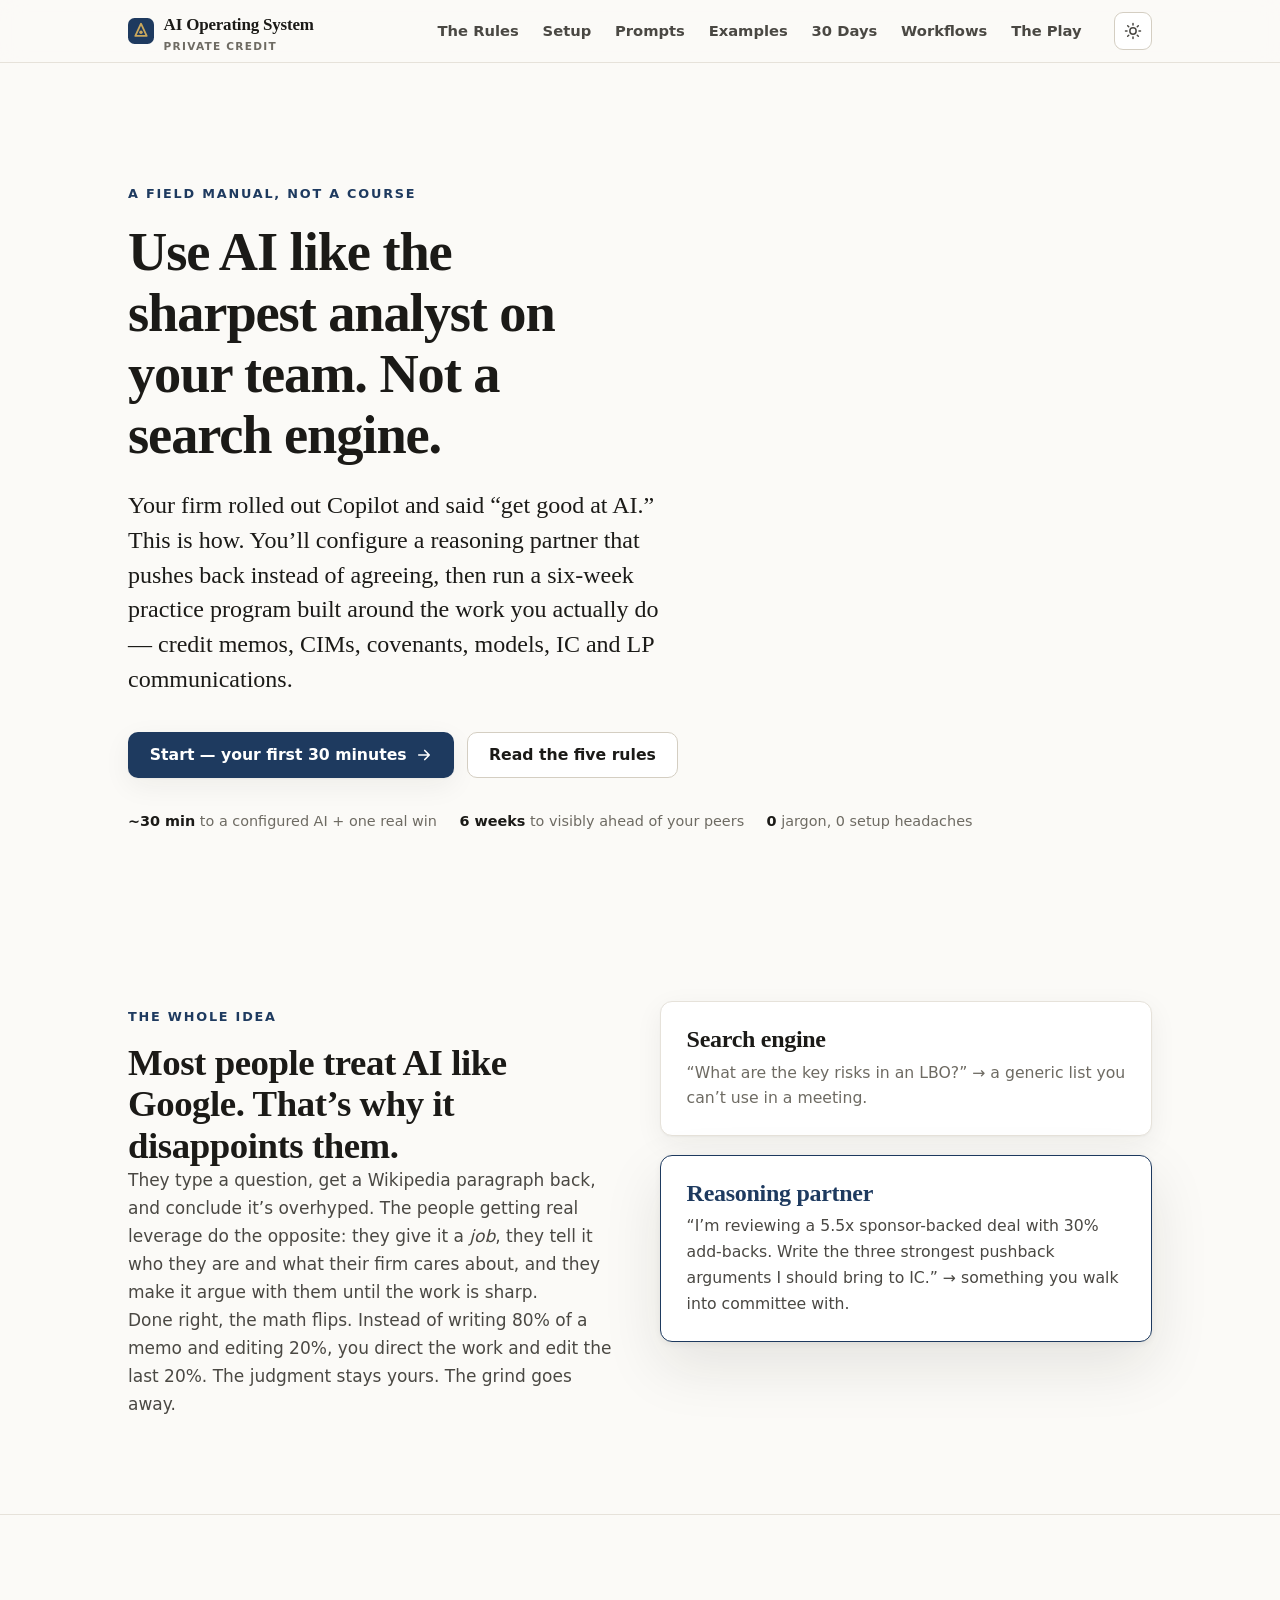
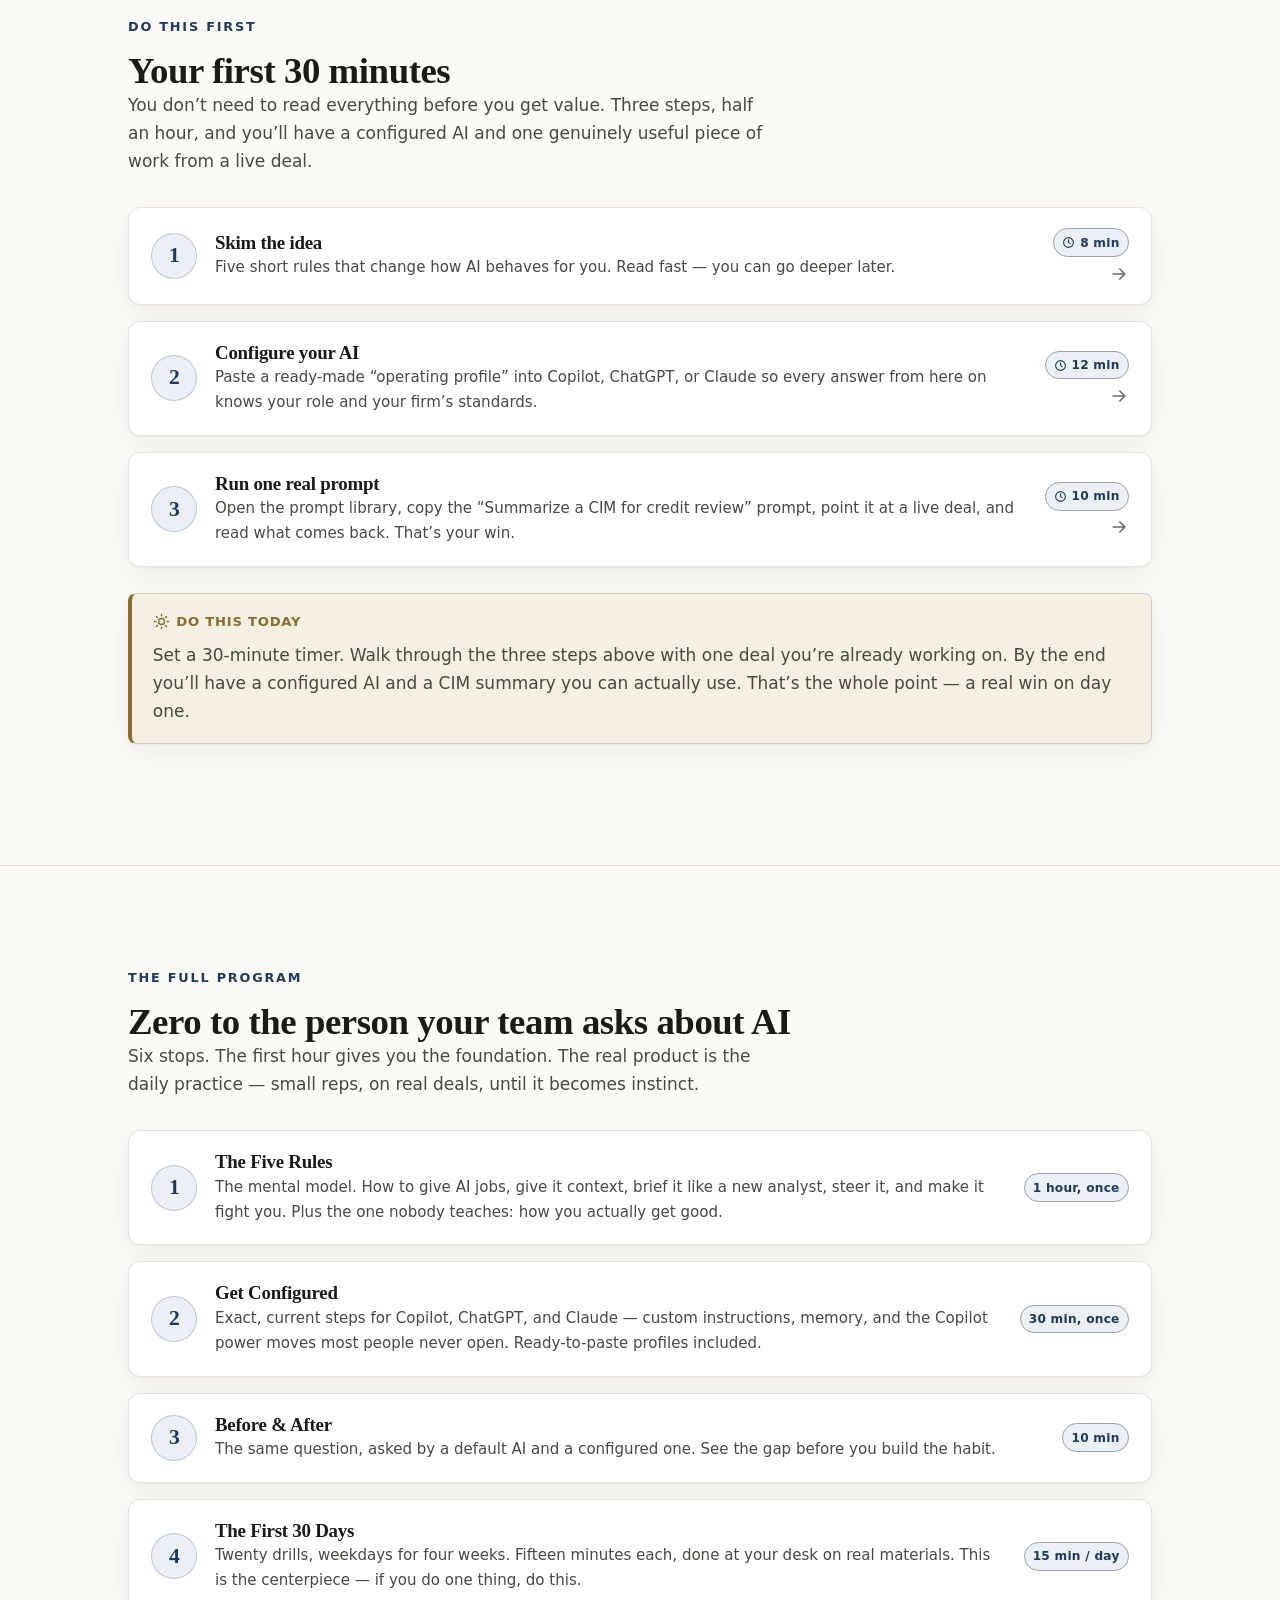
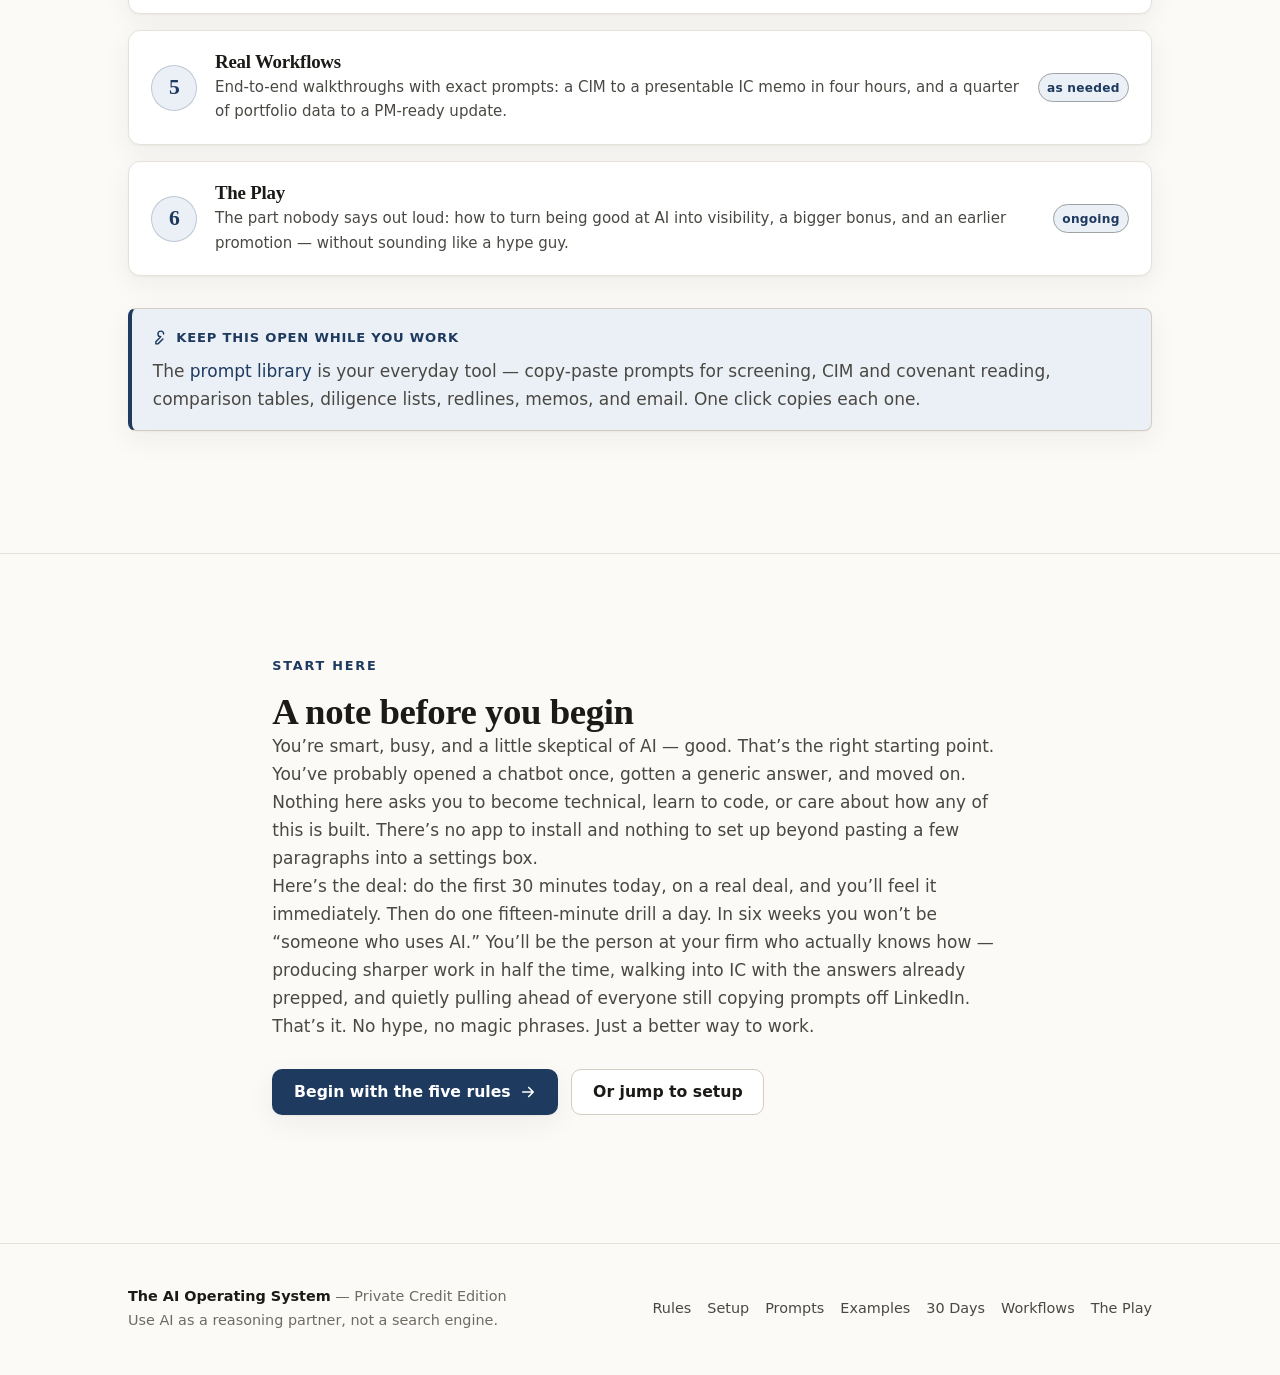
==== docs/index.html @ c94b438b "Add core site pages: start, rules, setup, prompts - index.html: landing + 30-minute first-win path +" ====
<!doctype html>
<html lang="en" data-theme="light">
<head>
<meta charset="utf-8">
<meta name="viewport" content="width=device-width, initial-scale=1">
<title>The AI Operating System — Private Credit Edition</title>
<meta name="description" content="A field manual for using AI as a reasoning partner in private credit. Get configured in 30 minutes, then run a six-week practice program built around real deal work — credit memos, CIMs, covenants, IC and LP communications.">
<meta name="color-scheme" content="light dark">
<meta property="og:title" content="The AI Operating System — Private Credit Edition">
<meta property="og:description" content="Use AI like the sharpest analyst on your team, not a search engine. Configure your tools, run the 30-day program, ship real work faster.">
<meta property="og:type" content="website">
<link rel="icon" href="data:image/svg+xml,%3Csvg%20xmlns='http://www.w3.org/2000/svg'%20viewBox='0%200%2032%2032'%3E%3Crect%20width='32'%20height='32'%20rx='8'%20fill='%231E3A5F'/%3E%3Cpath%20d='M16%207%2023%2022%209%2022Z'%20fill='none'%20stroke='%23CBA85C'%20stroke-width='2.2'%20stroke-linejoin='round'/%3E%3Ccircle%20cx='16'%20cy='17.6'%20r='2.1'%20fill='%23CBA85C'/%3E%3C/svg%3E">
<link rel="stylesheet" href="assets/app.css">
<script>(function(){try{var t=localStorage.getItem('aios-theme');if(!t){t=matchMedia('(prefers-color-scheme: dark)').matches?'dark':'light';}document.documentElement.setAttribute('data-theme',t);}catch(e){}})();</script>
</head>
<body>
<div class="progressbar"></div>

<header class="nav">
  <div class="shell nav-inner">
    <a class="brand" href="index.html">
      <svg class="mark" viewBox="0 0 32 32" aria-hidden="true"><rect width="32" height="32" rx="8" fill="#1E3A5F"/><path d="M16 7 23 22 9 22Z" fill="none" stroke="#CBA85C" stroke-width="2.2" stroke-linejoin="round"/><circle cx="16" cy="17.6" r="2.1" fill="#CBA85C"/></svg>
      <span>AI Operating System<small>Private Credit</small></span>
    </a>
    <nav class="nav-links" id="nav-links" aria-label="Primary">
      <a href="rules.html">The Rules</a>
      <a href="setup.html">Setup</a>
      <a href="prompts.html">Prompts</a>
      <a href="examples.html">Examples</a>
      <a href="drills.html">30 Days</a>
      <a href="workflows.html">Workflows</a>
      <a href="play.html">The Play</a>
    </nav>
    <div class="nav-tools">
      <button class="icon-btn theme-toggle" aria-label="Toggle dark mode" title="Toggle light / dark">
        <svg class="sun" viewBox="0 0 24 24" fill="none" stroke="currentColor" stroke-width="2" stroke-linecap="round"><circle cx="12" cy="12" r="4.2"/><path d="M12 2v2M12 20v2M2 12h2M20 12h2M4.9 4.9l1.4 1.4M17.7 17.7l1.4 1.4M19.1 4.9l-1.4 1.4M6.3 17.7l-1.4 1.4"/></svg>
        <svg class="moon" viewBox="0 0 24 24" fill="currentColor"><path d="M20 14.5A8.5 8.5 0 0 1 9.5 4 7 7 0 1 0 20 14.5z"/></svg>
      </button>
      <button class="icon-btn nav-burger" aria-label="Open menu" aria-controls="nav-links">
        <svg viewBox="0 0 24 24" fill="none" stroke="currentColor" stroke-width="2" stroke-linecap="round"><path d="M3 6h18M3 12h18M3 18h18"/></svg>
      </button>
    </div>
  </div>
</header>

<main>
  <!-- HERO -->
  <section class="hero">
    <div class="shell">
      <span class="eyebrow">A field manual, not a course</span>
      <h1>Use AI like the sharpest analyst on your team. Not a search engine.</h1>
      <p class="lead">Your firm rolled out Copilot and said “get good at AI.” This is how. You’ll configure a reasoning partner that pushes back instead of agreeing, then run a six-week practice program built around the work you actually do — credit memos, CIMs, covenants, models, IC and LP communications.</p>
      <div class="btn-row">
        <a class="btn btn-primary" href="#quickstart">Start — your first 30 minutes
          <svg viewBox="0 0 24 24" fill="none" stroke="currentColor" stroke-width="2.2" stroke-linecap="round" stroke-linejoin="round"><path d="M5 12h14M13 6l6 6-6 6"/></svg>
        </a>
        <a class="btn btn-ghost" href="rules.html">Read the five rules</a>
      </div>
      <div class="hero-meta">
        <span><b>~30 min</b> to a configured AI + one real win</span>
        <span><b>6 weeks</b> to visibly ahead of your peers</span>
        <span><b>0</b> jargon, 0 setup headaches</span>
      </div>
    </div>
  </section>

  <!-- THESIS -->
  <section class="section">
    <div class="shell">
      <div class="grid grid-2" style="gap:2.5rem; align-items:start">
        <div class="prose">
          <span class="eyebrow">The whole idea</span>
          <h2 style="margin-top:.8rem">Most people treat AI like Google. That’s why it disappoints them.</h2>
          <p>They type a question, get a Wikipedia paragraph back, and conclude it’s overhyped. The people getting real leverage do the opposite: they give it a <em>job</em>, they tell it who they are and what their firm cares about, and they make it argue with them until the work is sharp.</p>
          <p>Done right, the math flips. Instead of writing 80% of a memo and editing 20%, you direct the work and edit the last 20%. The judgment stays yours. The grind goes away.</p>
        </div>
        <div class="stack">
          <div class="card">
            <h3>Search engine</h3>
            <p class="muted">“What are the key risks in an LBO?” → a generic list you can’t use in a meeting.</p>
          </div>
          <div class="card" style="border-color:var(--accent); box-shadow:var(--shadow-lg)">
            <h3 style="color:var(--accent)">Reasoning partner</h3>
            <p>“I’m reviewing a 5.5x sponsor-backed deal with 30% add-backs. Write the three strongest pushback arguments I should bring to IC.” → something you walk into committee with.</p>
          </div>
        </div>
      </div>
    </div>
  </section>

  <!-- QUICKSTART -->
  <section class="section" id="quickstart">
    <div class="shell">
      <div class="section-head">
        <span class="eyebrow">Do this first</span>
        <h2>Your first 30 minutes</h2>
        <p>You don’t need to read everything before you get value. Three steps, half an hour, and you’ll have a configured AI and one genuinely useful piece of work from a live deal.</p>
      </div>

      <div class="journey">
        <a class="step" href="rules.html">
          <span class="step-num">1</span>
          <span class="step-body">
            <h3>Skim the idea</h3>
            <p>Five short rules that change how AI behaves for you. Read fast — you can go deeper later.</p>
          </span>
          <span class="step-meta">
            <span class="pill time"><svg viewBox="0 0 24 24" fill="none" stroke="currentColor" stroke-width="2"><circle cx="12" cy="12" r="9"/><path d="M12 7v5l3 2" stroke-linecap="round"/></svg>8 min</span>
            <svg class="step-arrow" width="20" height="20" viewBox="0 0 24 24" fill="none" stroke="currentColor" stroke-width="2" stroke-linecap="round" stroke-linejoin="round"><path d="M5 12h14M13 6l6 6-6 6"/></svg>
          </span>
        </a>

        <a class="step" href="setup.html">
          <span class="step-num">2</span>
          <span class="step-body">
            <h3>Configure your AI</h3>
            <p>Paste a ready-made “operating profile” into Copilot, ChatGPT, or Claude so every answer from here on knows your role and your firm’s standards.</p>
          </span>
          <span class="step-meta">
            <span class="pill time"><svg viewBox="0 0 24 24" fill="none" stroke="currentColor" stroke-width="2"><circle cx="12" cy="12" r="9"/><path d="M12 7v5l3 2" stroke-linecap="round"/></svg>12 min</span>
            <svg class="step-arrow" width="20" height="20" viewBox="0 0 24 24" fill="none" stroke="currentColor" stroke-width="2" stroke-linecap="round" stroke-linejoin="round"><path d="M5 12h14M13 6l6 6-6 6"/></svg>
          </span>
        </a>

        <a class="step" href="prompts.html">
          <span class="step-num">3</span>
          <span class="step-body">
            <h3>Run one real prompt</h3>
            <p>Open the prompt library, copy the “Summarize a CIM for credit review” prompt, point it at a live deal, and read what comes back. That’s your win.</p>
          </span>
          <span class="step-meta">
            <span class="pill time"><svg viewBox="0 0 24 24" fill="none" stroke="currentColor" stroke-width="2"><circle cx="12" cy="12" r="9"/><path d="M12 7v5l3 2" stroke-linecap="round"/></svg>10 min</span>
            <svg class="step-arrow" width="20" height="20" viewBox="0 0 24 24" fill="none" stroke="currentColor" stroke-width="2" stroke-linecap="round" stroke-linejoin="round"><path d="M5 12h14M13 6l6 6-6 6"/></svg>
          </span>
        </a>
      </div>

      <div class="callout today">
        <div class="callout-h"><svg viewBox="0 0 24 24" fill="none" stroke="currentColor" stroke-width="2" stroke-linecap="round"><circle cx="12" cy="12" r="4.2"/><path d="M12 2v2M12 20v2M2 12h2M20 12h2M4.9 4.9l1.4 1.4M17.7 17.7l1.4 1.4M19.1 4.9l-1.4 1.4M6.3 17.7l-1.4 1.4"/></svg>Do this today</div>
        <p>Set a 30-minute timer. Walk through the three steps above with one deal you’re already working on. By the end you’ll have a configured AI and a CIM summary you can actually use. That’s the whole point — a real win on day one.</p>
      </div>
    </div>
  </section>

  <!-- FULL JOURNEY -->
  <section class="section">
    <div class="shell">
      <div class="section-head">
        <span class="eyebrow">The full program</span>
        <h2>Zero to the person your team asks about AI</h2>
        <p>Six stops. The first hour gives you the foundation. The real product is the daily practice — small reps, on real deals, until it becomes instinct.</p>
      </div>

      <div class="journey">
        <a class="step" href="rules.html">
          <span class="step-num">1</span>
          <span class="step-body"><h3>The Five Rules</h3><p>The mental model. How to give AI jobs, give it context, brief it like a new analyst, steer it, and make it fight you. Plus the one nobody teaches: how you actually get good.</p></span>
          <span class="step-meta"><span class="pill time">1 hour, once</span></span>
        </a>
        <a class="step" href="setup.html">
          <span class="step-num">2</span>
          <span class="step-body"><h3>Get Configured</h3><p>Exact, current steps for Copilot, ChatGPT, and Claude — custom instructions, memory, and the Copilot power moves most people never open. Ready-to-paste profiles included.</p></span>
          <span class="step-meta"><span class="pill time">30 min, once</span></span>
        </a>
        <a class="step" href="examples.html">
          <span class="step-num">3</span>
          <span class="step-body"><h3>Before &amp; After</h3><p>The same question, asked by a default AI and a configured one. See the gap before you build the habit.</p></span>
          <span class="step-meta"><span class="pill time">10 min</span></span>
        </a>
        <a class="step" href="drills.html">
          <span class="step-num">4</span>
          <span class="step-body"><h3>The First 30 Days</h3><p>Twenty drills, weekdays for four weeks. Fifteen minutes each, done at your desk on real materials. This is the centerpiece — if you do one thing, do this.</p></span>
          <span class="step-meta"><span class="pill time">15 min / day</span></span>
        </a>
        <a class="step" href="workflows.html">
          <span class="step-num">5</span>
          <span class="step-body"><h3>Real Workflows</h3><p>End-to-end walkthroughs with exact prompts: a CIM to a presentable IC memo in four hours, and a quarter of portfolio data to a PM-ready update.</p></span>
          <span class="step-meta"><span class="pill time">as needed</span></span>
        </a>
        <a class="step" href="play.html">
          <span class="step-num">6</span>
          <span class="step-body"><h3>The Play</h3><p>The part nobody says out loud: how to turn being good at AI into visibility, a bigger bonus, and an earlier promotion — without sounding like a hype guy.</p></span>
          <span class="step-meta"><span class="pill time">ongoing</span></span>
        </a>
      </div>

      <div class="callout key" style="margin-top:2rem">
        <div class="callout-h"><svg viewBox="0 0 24 24" fill="none" stroke="currentColor" stroke-width="2" stroke-linecap="round" stroke-linejoin="round"><path d="M15 7a4 4 0 1 0-4 4M11 11l-7 7v3h3l7-7"/></svg>Keep this open while you work</div>
        <p>The <a href="prompts.html">prompt library</a> is your everyday tool — copy-paste prompts for screening, CIM and covenant reading, comparison tables, diligence lists, redlines, memos, and email. One click copies each one.</p>
      </div>
    </div>
  </section>

  <!-- START HERE NOTE -->
  <section class="section">
    <div class="shell">
      <div class="prose" style="margin-inline:auto">
        <span class="eyebrow">Start here</span>
        <h2 style="margin-top:.8rem">A note before you begin</h2>
        <p>You’re smart, busy, and a little skeptical of AI — good. That’s the right starting point. You’ve probably opened a chatbot once, gotten a generic answer, and moved on. Nothing here asks you to become technical, learn to code, or care about how any of this is built. There’s no app to install and nothing to set up beyond pasting a few paragraphs into a settings box.</p>
        <p>Here’s the deal: do the first 30 minutes today, on a real deal, and you’ll feel it immediately. Then do one fifteen-minute drill a day. In six weeks you won’t be “someone who uses AI.” You’ll be the person at your firm who actually knows how — producing sharper work in half the time, walking into IC with the answers already prepped, and quietly pulling ahead of everyone still copying prompts off LinkedIn.</p>
        <p>That’s it. No hype, no magic phrases. Just a better way to work.</p>
        <div class="btn-row" style="margin-top:1.8rem">
          <a class="btn btn-primary" href="rules.html">Begin with the five rules
            <svg viewBox="0 0 24 24" fill="none" stroke="currentColor" stroke-width="2.2" stroke-linecap="round" stroke-linejoin="round"><path d="M5 12h14M13 6l6 6-6 6"/></svg>
          </a>
          <a class="btn btn-ghost" href="setup.html">Or jump to setup</a>
        </div>
      </div>
    </div>
  </section>
</main>

<footer class="footer">
  <div class="shell footer-inner">
    <div>
      <strong style="color:var(--ink)">The AI Operating System</strong> — Private Credit Edition<br>
      <span class="muted">Use AI as a reasoning partner, not a search engine.</span>
    </div>
    <nav class="footer-links" aria-label="Footer">
      <a href="rules.html">Rules</a>
      <a href="setup.html">Setup</a>
      <a href="prompts.html">Prompts</a>
      <a href="examples.html">Examples</a>
      <a href="drills.html">30 Days</a>
      <a href="workflows.html">Workflows</a>
      <a href="play.html">The Play</a>
    </nav>
  </div>
</footer>

<script src="assets/app.js"></script>
</body>
</html>
---- docs/assets/app.css ----
/* =========================================================================
   The AI Operating System — Private Credit Edition
   Design system. One stylesheet, no dependencies, fully offline-safe.
   Editorial finance aesthetic: serif display, hairline rules, real whitespace.
   ========================================================================= */

/* ---- Tokens: light (default) ---- */
:root {
  --paper:        #FBFAF7;
  --paper-raised: #FFFFFF;
  --paper-sunk:   #F3F1EB;
  --ink:          #1B1A17;
  --ink-soft:     #4A4843;
  --ink-faint:    #6E6B63;
  --rule:         #E6E2DA;
  --rule-strong:  #D4CEC2;
  --accent:       #1E3A5F;
  --accent-strong:#152E4D;
  --accent-tint:  #EAF0F6;
  --gold:         #8A6D2C;
  --gold-tint:    #F6F0E2;
  --good:         #2C6B4F;
  --good-tint:    #E8F1EC;
  --warn:         #8E4F22;
  --warn-tint:    #F7ECE1;
  --shadow:       0 1px 2px rgba(27,26,23,.04), 0 8px 28px rgba(27,26,23,.06);
  --shadow-lg:    0 2px 6px rgba(27,26,23,.06), 0 24px 60px rgba(27,26,23,.10);

  --font-display: "Iowan Old Style","Palatino Linotype","Book Antiqua",Palatino,Georgia,Cambria,"Times New Roman",serif;
  --font-sans:    system-ui,-apple-system,"Segoe UI",Roboto,Helvetica,Arial,"Apple Color Emoji","Segoe UI Emoji",sans-serif;
  --font-mono:    ui-monospace,"SF Mono",SFMono-Regular,Menlo,Consolas,"Liberation Mono",monospace;

  --measure: 68ch;
  --radius: 12px;
  --radius-sm: 8px;
  --shell: 1120px;
}

/* ---- Tokens: dark ---- */
:root[data-theme="dark"] {
  --paper:        #141417;
  --paper-raised: #1C1C20;
  --paper-sunk:   #101013;
  --ink:          #ECEAE3;
  --ink-soft:     #BAB7AE;
  --ink-faint:    #8C8980;
  --rule:         #2A2A30;
  --rule-strong:  #3A3A42;
  --accent:       #8FB4D6;
  --accent-strong:#A9C6E0;
  --accent-tint:  #1B2A3A;
  --gold:         #CBA85C;
  --gold-tint:    #2A2517;
  --good:         #79C49F;
  --good-tint:    #18271F;
  --warn:         #D89A66;
  --warn-tint:    #2A2017;
  --shadow:       0 1px 2px rgba(0,0,0,.4), 0 10px 30px rgba(0,0,0,.4);
  --shadow-lg:    0 2px 8px rgba(0,0,0,.5), 0 28px 64px rgba(0,0,0,.55);
}

/* ---- Reset ---- */
*,*::before,*::after { box-sizing: border-box; }
* { margin: 0; }
html { -webkit-text-size-adjust: 100%; scroll-behavior: smooth; }
@media (prefers-reduced-motion: reduce) {
  html { scroll-behavior: auto; }
  * { animation-duration: .001ms !important; transition-duration: .001ms !important; }
}
body {
  font-family: var(--font-sans);
  background: var(--paper);
  color: var(--ink);
  line-height: 1.65;
  font-size: 1.0625rem;
  -webkit-font-smoothing: antialiased;
  text-rendering: optimizeLegibility;
  overflow-wrap: break-word;
  transition: background-color .25s ease, color .25s ease;
}
img,svg { max-width: 100%; display: block; }
a { color: var(--accent); text-decoration: none; }
a:hover { text-decoration: underline; text-underline-offset: 3px; }
::selection { background: var(--accent); color: #fff; }
:focus-visible { outline: 2.5px solid var(--accent); outline-offset: 3px; border-radius: 3px; }

/* ---- Layout primitives ---- */
.shell { width: 100%; max-width: var(--shell); margin-inline: auto; padding-inline: clamp(20px, 5vw, 48px); }
.prose { max-width: var(--measure); }
.section { padding-block: clamp(48px, 8vw, 96px); }
.section + .section { border-top: 1px solid var(--rule); }
.center { text-align: center; }
.stack > * + * { margin-top: 1.1em; }

/* ---- Reading progress bar ---- */
.progressbar {
  position: fixed; top: 0; left: 0; height: 3px; width: 0;
  background: linear-gradient(90deg, var(--accent), var(--gold));
  z-index: 120; transition: width .1s linear;
}

/* ---- Typography ---- */
h1,h2,h3,h4 { font-family: var(--font-display); font-weight: 600; line-height: 1.12; letter-spacing: -.012em; color: var(--ink); }
h1 { font-size: clamp(2.1rem, 5.2vw, 3.4rem); letter-spacing: -.02em; }
h2 { font-size: clamp(1.6rem, 3.4vw, 2.3rem); }
h3 { font-size: clamp(1.22rem, 2.2vw, 1.5rem); }
h4 { font-size: 1.08rem; font-family: var(--font-sans); font-weight: 700; letter-spacing: 0; }
p { color: var(--ink-soft); }
.prose p, .prose li { color: var(--ink-soft); }
.lead { font-family: var(--font-display); font-size: clamp(1.2rem, 2.4vw, 1.5rem); line-height: 1.45; color: var(--ink); font-weight: 400; }
strong, b { color: var(--ink); font-weight: 700; }
.prose h2 { margin-top: 2.2em; }
.prose h3 { margin-top: 1.8em; }
.prose ul, .prose ol { padding-left: 1.3em; }
.prose li + li { margin-top: .4em; }
.prose hr { border: none; border-top: 1px solid var(--rule); margin: 2.4em 0; }
.eyebrow {
  font-family: var(--font-sans); font-size: .8rem; font-weight: 700;
  letter-spacing: .14em; text-transform: uppercase; color: var(--accent);
  display: inline-flex; align-items: center; gap: .5em;
}
:root[data-theme="dark"] .eyebrow { color: var(--accent-strong); }
.muted { color: var(--ink-faint); }
.kicker-num { font-family: var(--font-display); color: var(--gold); font-weight: 600; }

/* ---- Nav ---- */
.nav {
  position: sticky; top: 0; z-index: 100;
  background: color-mix(in srgb, var(--paper) 86%, transparent);
  backdrop-filter: saturate(140%) blur(12px);
  -webkit-backdrop-filter: saturate(140%) blur(12px);
  border-bottom: 1px solid var(--rule);
}
.nav-inner { display: flex; align-items: center; gap: 1rem; height: 62px; }
.brand { display: inline-flex; align-items: center; gap: .6rem; font-family: var(--font-display); font-weight: 600; font-size: 1.06rem; color: var(--ink); letter-spacing: -.01em; }
.brand:hover { text-decoration: none; }
.brand .mark { width: 26px; height: 26px; flex: none; }
.brand small { font-family: var(--font-sans); font-weight: 600; font-size: .66rem; letter-spacing: .12em; text-transform: uppercase; color: var(--ink-faint); display: block; line-height: 1; margin-top: 2px; }
.nav-links { display: flex; align-items: center; gap: .25rem; margin-left: auto; }
.nav-links a {
  font-size: .92rem; font-weight: 550; color: var(--ink-soft);
  padding: .42rem .62rem; border-radius: 7px; line-height: 1;
}
.nav-links a:hover { color: var(--ink); background: var(--paper-sunk); text-decoration: none; }
.nav-links a.active { color: var(--accent); }
:root[data-theme="dark"] .nav-links a.active { color: var(--accent-strong); }
.nav-tools { display: flex; align-items: center; gap: .4rem; margin-left: .4rem; }
.icon-btn {
  width: 38px; height: 38px; display: inline-grid; place-items: center;
  border: 1px solid var(--rule-strong); background: var(--paper-raised);
  color: var(--ink-soft); border-radius: 9px; cursor: pointer;
  transition: border-color .15s, color .15s, background .15s;
}
.icon-btn:hover { color: var(--ink); border-color: var(--accent); }
.icon-btn svg { width: 18px; height: 18px; }
.theme-toggle .moon { display: none; }
:root[data-theme="dark"] .theme-toggle .sun { display: none; }
:root[data-theme="dark"] .theme-toggle .moon { display: block; }
.nav-burger { display: none; }

/* mobile nav drawer */
@media (max-width: 860px) {
  .nav-links {
    position: fixed; inset: 62px 0 auto 0;
    flex-direction: column; align-items: stretch; gap: 0;
    background: var(--paper-raised); border-bottom: 1px solid var(--rule);
    padding: .5rem clamp(20px,5vw,48px) 1rem; box-shadow: var(--shadow-lg);
    transform: translateY(-12px); opacity: 0; pointer-events: none;
    transition: opacity .18s ease, transform .18s ease;
  }
  .nav-links.open { opacity: 1; transform: none; pointer-events: auto; }
  .nav-links a { padding: .78rem .4rem; border-radius: 0; border-bottom: 1px solid var(--rule); font-size: 1rem; }
  .nav-burger { display: inline-grid; }
}

/* ---- Buttons ---- */
.btn {
  display: inline-flex; align-items: center; justify-content: center; gap: .5rem;
  font-family: var(--font-sans); font-weight: 600; font-size: .98rem;
  padding: .8rem 1.3rem; border-radius: 10px; cursor: pointer;
  border: 1px solid transparent; transition: transform .12s ease, box-shadow .15s, background .15s, border-color .15s;
  text-decoration: none; line-height: 1;
}
.btn:hover { text-decoration: none; }
.btn:active { transform: translateY(1px); }
.btn-primary { background: var(--accent); color: #fff; box-shadow: var(--shadow); }
.btn-primary:hover { background: var(--accent-strong); }
:root[data-theme="dark"] .btn-primary { color: #0c1622; }
.btn-ghost { background: var(--paper-raised); color: var(--ink); border-color: var(--rule-strong); }
.btn-ghost:hover { border-color: var(--accent); }
.btn svg { width: 18px; height: 18px; }
.btn-row { display: flex; flex-wrap: wrap; gap: .8rem; }

/* ---- Pills / badges ---- */
.pill {
  display: inline-flex; align-items: center; gap: .4em;
  font-family: var(--font-sans); font-size: .76rem; font-weight: 650;
  letter-spacing: .02em; padding: .28em .66em; border-radius: 999px;
  border: 1px solid var(--rule-strong); color: var(--ink-faint); background: var(--paper-raised);
  white-space: nowrap;
}
.pill svg { width: 13px; height: 13px; }
.pill.time { color: var(--accent); border-color: color-mix(in srgb, var(--accent) 30%, var(--rule-strong)); background: var(--accent-tint); }
.pill.tool { color: var(--gold); border-color: color-mix(in srgb, var(--gold) 30%, var(--rule-strong)); background: var(--gold-tint); }
.pill-row { display: flex; flex-wrap: wrap; gap: .5rem; }

/* ---- Hero ---- */
.hero { padding-block: clamp(56px, 9vw, 116px) clamp(40px, 6vw, 72px); position: relative; }
.hero .eyebrow { margin-bottom: 1.1rem; }
.hero h1 { max-width: 16ch; }
.hero .lead { max-width: 46ch; margin-top: 1.4rem; }
.hero .btn-row { margin-top: 2.2rem; }
.hero-meta { margin-top: 2rem; display: flex; flex-wrap: wrap; gap: 1.4rem; color: var(--ink-faint); font-size: .9rem; }
.hero-meta b { color: var(--ink); }

/* ---- Cards & grids ---- */
.grid { display: grid; gap: 1.2rem; }
.grid-2 { grid-template-columns: repeat(2, 1fr); }
.grid-3 { grid-template-columns: repeat(3, 1fr); }
@media (max-width: 820px){ .grid-2, .grid-3 { grid-template-columns: 1fr; } }

.card {
  background: var(--paper-raised); border: 1px solid var(--rule);
  border-radius: var(--radius); padding: 1.5rem 1.6rem; box-shadow: var(--shadow);
  transition: transform .15s ease, box-shadow .15s ease, border-color .15s ease;
}
.card h3 { margin-bottom: .4rem; }
.card p { font-size: .98rem; }
a.card { display: block; color: inherit; }
a.card:hover { text-decoration: none; transform: translateY(-3px); box-shadow: var(--shadow-lg); border-color: var(--rule-strong); }

/* Journey / module steps */
.journey { counter-reset: step; display: grid; gap: 1rem; }
.step {
  display: grid; grid-template-columns: auto 1fr auto; gap: 1.1rem; align-items: center;
  background: var(--paper-raised); border: 1px solid var(--rule); border-radius: var(--radius);
  padding: 1.25rem 1.4rem; box-shadow: var(--shadow); color: inherit;
  transition: transform .15s, box-shadow .15s, border-color .15s;
}
a.step:hover { text-decoration: none; transform: translateY(-2px); box-shadow: var(--shadow-lg); border-color: var(--rule-strong); }
.step-num {
  width: 46px; height: 46px; flex: none; display: grid; place-items: center;
  font-family: var(--font-display); font-size: 1.35rem; font-weight: 600;
  color: var(--accent); background: var(--accent-tint);
  border-radius: 50%; border: 1px solid color-mix(in srgb, var(--accent) 22%, transparent);
}
.step-body h3 { font-size: 1.18rem; margin-bottom: .15rem; }
.step-body p { font-size: .94rem; margin: 0; }
.step-meta { display: flex; flex-direction: column; align-items: flex-end; gap: .4rem; text-align: right; }
.step-arrow { color: var(--ink-faint); flex: none; }
@media (max-width: 640px){
  .step { grid-template-columns: auto 1fr; }
  .step-meta { grid-column: 2; flex-direction: row; align-items: center; }
  .step-arrow { display: none; }
}

/* ---- Callouts ---- */
.callout {
  border: 1px solid var(--rule-strong); border-left-width: 4px;
  border-radius: var(--radius-sm); padding: 1.1rem 1.3rem; background: var(--paper-raised);
  margin-block: 1.6rem; box-shadow: var(--shadow);
}
.callout > .callout-h {
  font-family: var(--font-sans); font-weight: 700; font-size: .82rem;
  letter-spacing: .06em; text-transform: uppercase; display: flex; align-items: center; gap: .5em;
  margin-bottom: .5rem;
}
.callout p:last-child, .callout ul:last-child { margin-bottom: 0; }
.callout svg { width: 17px; height: 17px; flex: none; }
.callout.key   { border-left-color: var(--accent); background: var(--accent-tint); }
.callout.key   .callout-h { color: var(--accent); }
.callout.today { border-left-color: var(--gold); background: var(--gold-tint); }
.callout.today .callout-h { color: var(--gold); }
.callout.warn  { border-left-color: var(--warn); background: var(--warn-tint); }
.callout.warn  .callout-h { color: var(--warn); }
.callout.note  { border-left-color: var(--rule-strong); }
.callout.note  .callout-h { color: var(--ink-faint); }

/* The one-sentence rule pull-quote */
.rule-quote {
  font-family: var(--font-display); font-size: clamp(1.3rem, 2.8vw, 1.7rem);
  line-height: 1.36; color: var(--ink); border-left: 3px solid var(--gold);
  padding: .2rem 0 .2rem 1.3rem; margin-block: 1.8rem; font-weight: 500;
}
.rule-quote .lbl { display: block; font-family: var(--font-sans); font-size: .76rem; font-weight: 700; letter-spacing: .12em; text-transform: uppercase; color: var(--gold); margin-bottom: .5rem; }

/* ---- Chat bubbles (examples / inline demos) ---- */
.chat { display: grid; gap: .7rem; }
.bubble { border-radius: 12px; padding: .85rem 1.05rem; font-size: .96rem; border: 1px solid var(--rule); }
.bubble .who { font-family: var(--font-sans); font-size: .72rem; font-weight: 700; letter-spacing: .08em; text-transform: uppercase; color: var(--ink-faint); margin-bottom: .35rem; }
.bubble.you { background: var(--paper-sunk); }
.bubble.ai  { background: var(--paper-raised); border-color: var(--rule-strong); }
.bubble p { color: var(--ink); margin: 0; }
.bubble p + p { margin-top: .6rem; }

/* ---- Before / After ---- */
.ba { display: grid; grid-template-columns: 1fr 1fr; gap: 1rem; align-items: stretch; }
@media (max-width: 820px){ .ba { grid-template-columns: 1fr; } }
.ba-col { border: 1px solid var(--rule); border-radius: var(--radius); overflow: hidden; background: var(--paper-raised); box-shadow: var(--shadow); display: flex; flex-direction: column; }
.ba-col .ba-h { font-family: var(--font-sans); font-weight: 700; font-size: .8rem; letter-spacing: .08em; text-transform: uppercase; padding: .7rem 1.1rem; display: flex; align-items: center; gap: .5em; border-bottom: 1px solid var(--rule); }
.ba-col.before .ba-h { color: var(--warn); background: var(--warn-tint); }
.ba-col.after  .ba-h { color: var(--good); background: var(--good-tint); }
.ba-col .ba-body { padding: 1.1rem 1.2rem; font-size: .96rem; }
.ba-col .ba-body .who { font-size: .72rem; font-weight: 700; letter-spacing: .06em; text-transform: uppercase; color: var(--ink-faint); margin-top: .9rem; margin-bottom: .25rem; }
.ba-col .ba-body .who:first-child { margin-top: 0; }
.ba-col .ba-body p { color: var(--ink); margin: 0; }
.ba-col .ba-body .ai-text { color: var(--ink-soft); }
.ba-note { font-style: italic; color: var(--ink-faint); font-size: .9rem; padding: 0 1.2rem 1.1rem; margin-top: auto; }

/* ---- Prompt library cards ---- */
.prompt-card { background: var(--paper-raised); border: 1px solid var(--rule); border-radius: var(--radius); box-shadow: var(--shadow); overflow: hidden; margin-bottom: 1.1rem; }
.prompt-head { display: flex; align-items: flex-start; gap: 1rem; padding: 1.05rem 1.25rem .6rem; }
.prompt-head .pt { flex: 1; }
.prompt-head h3 { font-family: var(--font-sans); font-weight: 700; font-size: 1.02rem; letter-spacing: 0; margin-bottom: .2rem; }
.prompt-head p { font-size: .88rem; margin: 0; }
.prompt-body {
  font-family: var(--font-mono); font-size: .9rem; line-height: 1.6;
  color: var(--ink); background: var(--paper-sunk);
  border-top: 1px solid var(--rule); padding: 1rem 1.25rem;
  white-space: pre-wrap;
}
.copy-btn {
  flex: none; display: inline-flex; align-items: center; gap: .45rem;
  font-family: var(--font-sans); font-size: .82rem; font-weight: 650;
  padding: .5rem .8rem; border-radius: 8px; cursor: pointer;
  border: 1px solid var(--rule-strong); background: var(--paper-raised); color: var(--ink-soft);
  transition: border-color .15s, color .15s, background .15s;
}
.copy-btn:hover { border-color: var(--accent); color: var(--accent); }
.copy-btn.copied { border-color: var(--good); color: var(--good); background: var(--good-tint); }
.copy-btn svg { width: 15px; height: 15px; }
.copy-btn .ic-check { display: none; }
.copy-btn.copied .ic-copy { display: none; }
.copy-btn.copied .ic-check { display: inline; }

/* category filter chips */
.chips { display: flex; flex-wrap: wrap; gap: .5rem; margin-bottom: 1.8rem; }
.chip {
  font-family: var(--font-sans); font-size: .86rem; font-weight: 600;
  padding: .45rem .85rem; border-radius: 999px; cursor: pointer;
  border: 1px solid var(--rule-strong); background: var(--paper-raised); color: var(--ink-soft);
  transition: all .14s;
}
.chip:hover { border-color: var(--accent); color: var(--ink); }
.chip.active { background: var(--accent); color: #fff; border-color: var(--accent); }
:root[data-theme="dark"] .chip.active { color: #0c1622; }

/* ---- Tabs (setup tools) ---- */
.tabs { margin-top: 1.4rem; }
.tablist { display: flex; gap: .4rem; flex-wrap: wrap; border-bottom: 1px solid var(--rule); margin-bottom: 1.6rem; }
.tab-btn {
  font-family: var(--font-sans); font-weight: 650; font-size: .98rem;
  padding: .7rem 1rem; border: none; background: none; cursor: pointer;
  color: var(--ink-faint); border-bottom: 2.5px solid transparent; margin-bottom: -1px;
  display: inline-flex; align-items: center; gap: .5rem;
}
.tab-btn:hover { color: var(--ink); }
.tab-btn[aria-selected="true"] { color: var(--accent); border-bottom-color: var(--accent); }
:root[data-theme="dark"] .tab-btn[aria-selected="true"] { color: var(--accent-strong); border-bottom-color: var(--accent-strong); }
.tab-panel[hidden] { display: none; }

/* numbered step list (setup) */
.steps { list-style: none; padding: 0; counter-reset: s; }
.steps > li { position: relative; padding-left: 3rem; margin-bottom: 1.4rem; }
.steps > li::before {
  counter-increment: s; content: counter(s);
  position: absolute; left: 0; top: -2px;
  width: 30px; height: 30px; display: grid; place-items: center;
  font-family: var(--font-display); font-weight: 600; font-size: .95rem;
  color: var(--accent); background: var(--accent-tint);
  border-radius: 50%; border: 1px solid color-mix(in srgb, var(--accent) 22%, transparent);
}
.steps > li > strong { display: block; margin-bottom: .15rem; color: var(--ink); }

/* ---- Tables ---- */
.table-wrap { overflow-x: auto; margin-block: 1.5rem; border: 1px solid var(--rule); border-radius: var(--radius); box-shadow: var(--shadow); }
table { border-collapse: collapse; width: 100%; font-size: .94rem; min-width: 460px; }
th, td { text-align: left; padding: .8rem 1rem; border-bottom: 1px solid var(--rule); vertical-align: top; }
th { font-family: var(--font-sans); font-weight: 700; font-size: .78rem; letter-spacing: .06em; text-transform: uppercase; color: var(--ink-faint); background: var(--paper-sunk); }
tr:last-child td { border-bottom: none; }
td strong { color: var(--ink); }

/* ---- Drills / progress ---- */
.progress-panel { position: sticky; top: 74px; z-index: 5; background: var(--paper-raised); border: 1px solid var(--rule); border-radius: var(--radius); padding: 1.1rem 1.3rem; box-shadow: var(--shadow); margin-bottom: 2rem; }
.progress-top { display: flex; align-items: center; justify-content: space-between; gap: 1rem; flex-wrap: wrap; }
.progress-top b { font-family: var(--font-display); font-size: 1.05rem; }
.progress-track { height: 9px; border-radius: 999px; background: var(--paper-sunk); overflow: hidden; margin-top: .7rem; border: 1px solid var(--rule); }
.progress-fill { height: 100%; width: 0; background: linear-gradient(90deg, var(--accent), var(--gold)); transition: width .35s ease; }
.btn-tiny { font-size: .8rem; padding: .35rem .7rem; border-radius: 7px; background: none; border: 1px solid var(--rule-strong); color: var(--ink-faint); cursor: pointer; }
.btn-tiny:hover { color: var(--ink); border-color: var(--accent); }

.week { margin-top: 2.4rem; }
.week-head { display: flex; align-items: baseline; gap: .8rem; flex-wrap: wrap; border-bottom: 2px solid var(--ink); padding-bottom: .6rem; margin-bottom: 1.2rem; }
.week-head .wk { font-family: var(--font-display); font-size: 1.5rem; font-weight: 600; }
.week-head .wk-theme { color: var(--ink-faint); font-size: .95rem; }

.drill {
  display: grid; grid-template-columns: auto 1fr; gap: 1rem;
  background: var(--paper-raised); border: 1px solid var(--rule); border-radius: var(--radius);
  padding: 1.2rem 1.3rem; margin-bottom: 1rem; box-shadow: var(--shadow);
  transition: border-color .15s, opacity .2s;
}
.drill.done { opacity: .62; }
.drill.done .drill-title { text-decoration: line-through; text-decoration-color: var(--ink-faint); }
.drill-check { appearance: none; -webkit-appearance: none; width: 26px; height: 26px; flex: none; margin-top: 2px; border: 2px solid var(--rule-strong); border-radius: 7px; cursor: pointer; display: grid; place-items: center; background: var(--paper); transition: all .15s; }
.drill-check:hover { border-color: var(--accent); }
.drill-check:checked { background: var(--good); border-color: var(--good); }
.drill-check:checked::after { content: ""; width: 7px; height: 12px; border: solid #fff; border-width: 0 2.5px 2.5px 0; transform: rotate(42deg) translateY(-1px); }
.drill-title { font-family: var(--font-sans); font-weight: 700; font-size: 1.04rem; display: flex; flex-wrap: wrap; align-items: center; gap: .5rem .7rem; margin-bottom: .5rem; }
.drill-title .day { color: var(--gold); font-family: var(--font-display); }
.drill-body p { font-size: .96rem; }
.drill-body p + p { margin-top: .6rem; }
.drill-body ol, .drill-body ul { font-size: .96rem; padding-left: 1.2em; margin-top: .5rem; }
.drill-body .ex { font-style: italic; color: var(--ink); }

/* ---- Footer ---- */
.footer { border-top: 1px solid var(--rule); padding-block: 2.6rem; margin-top: 2rem; color: var(--ink-faint); font-size: .9rem; }
.footer-inner { display: flex; flex-wrap: wrap; gap: 1.2rem; justify-content: space-between; align-items: center; }
.footer a { color: var(--ink-soft); }
.footer-links { display: flex; flex-wrap: wrap; gap: 1rem; }

/* ---- Section header helper ---- */
.section-head { margin-bottom: 2rem; }
.section-head .eyebrow { margin-bottom: .8rem; }
.section-head p { max-width: 60ch; }

/* in-page subnav (on-this-page) */
.subnav { display: flex; flex-wrap: wrap; gap: .5rem; margin: 1.6rem 0 0; }
.subnav a { font-size: .85rem; font-weight: 600; padding: .35rem .7rem; border-radius: 999px; background: var(--paper-sunk); color: var(--ink-soft); }
.subnav a:hover { text-decoration: none; color: var(--accent); }

/* next/prev pager */
.pager { display: grid; grid-template-columns: 1fr 1fr; gap: 1rem; margin-top: 3rem; }
@media (max-width: 640px){ .pager { grid-template-columns: 1fr; } }
.pager a { display: block; padding: 1.1rem 1.3rem; border: 1px solid var(--rule); border-radius: var(--radius); background: var(--paper-raised); color: inherit; box-shadow: var(--shadow); transition: transform .15s, box-shadow .15s, border-color .15s; }
.pager a:hover { text-decoration: none; transform: translateY(-2px); box-shadow: var(--shadow-lg); border-color: var(--rule-strong); }
.pager .dir { font-size: .76rem; font-weight: 700; letter-spacing: .08em; text-transform: uppercase; color: var(--ink-faint); }
.pager .ttl { font-family: var(--font-display); font-size: 1.15rem; font-weight: 600; color: var(--ink); margin-top: .25rem; }
.pager .next { text-align: right; }

/* anchor offset for sticky nav */
:target { scroll-margin-top: 84px; }
[id] { scroll-margin-top: 84px; }

/* utility */
.hidden { display: none !important; }
.nowrap { white-space: nowrap; }
.divider { height: 1px; background: var(--rule); border: none; margin: 2.5rem 0; }
.toast {
  position: fixed; bottom: 24px; left: 50%; transform: translateX(-50%) translateY(20px);
  background: var(--ink); color: var(--paper); padding: .7rem 1.2rem; border-radius: 10px;
  font-size: .9rem; font-weight: 600; box-shadow: var(--shadow-lg);
  opacity: 0; pointer-events: none; transition: opacity .2s, transform .2s; z-index: 200;
}
.toast.show { opacity: 1; transform: translateX(-50%) translateY(0); }
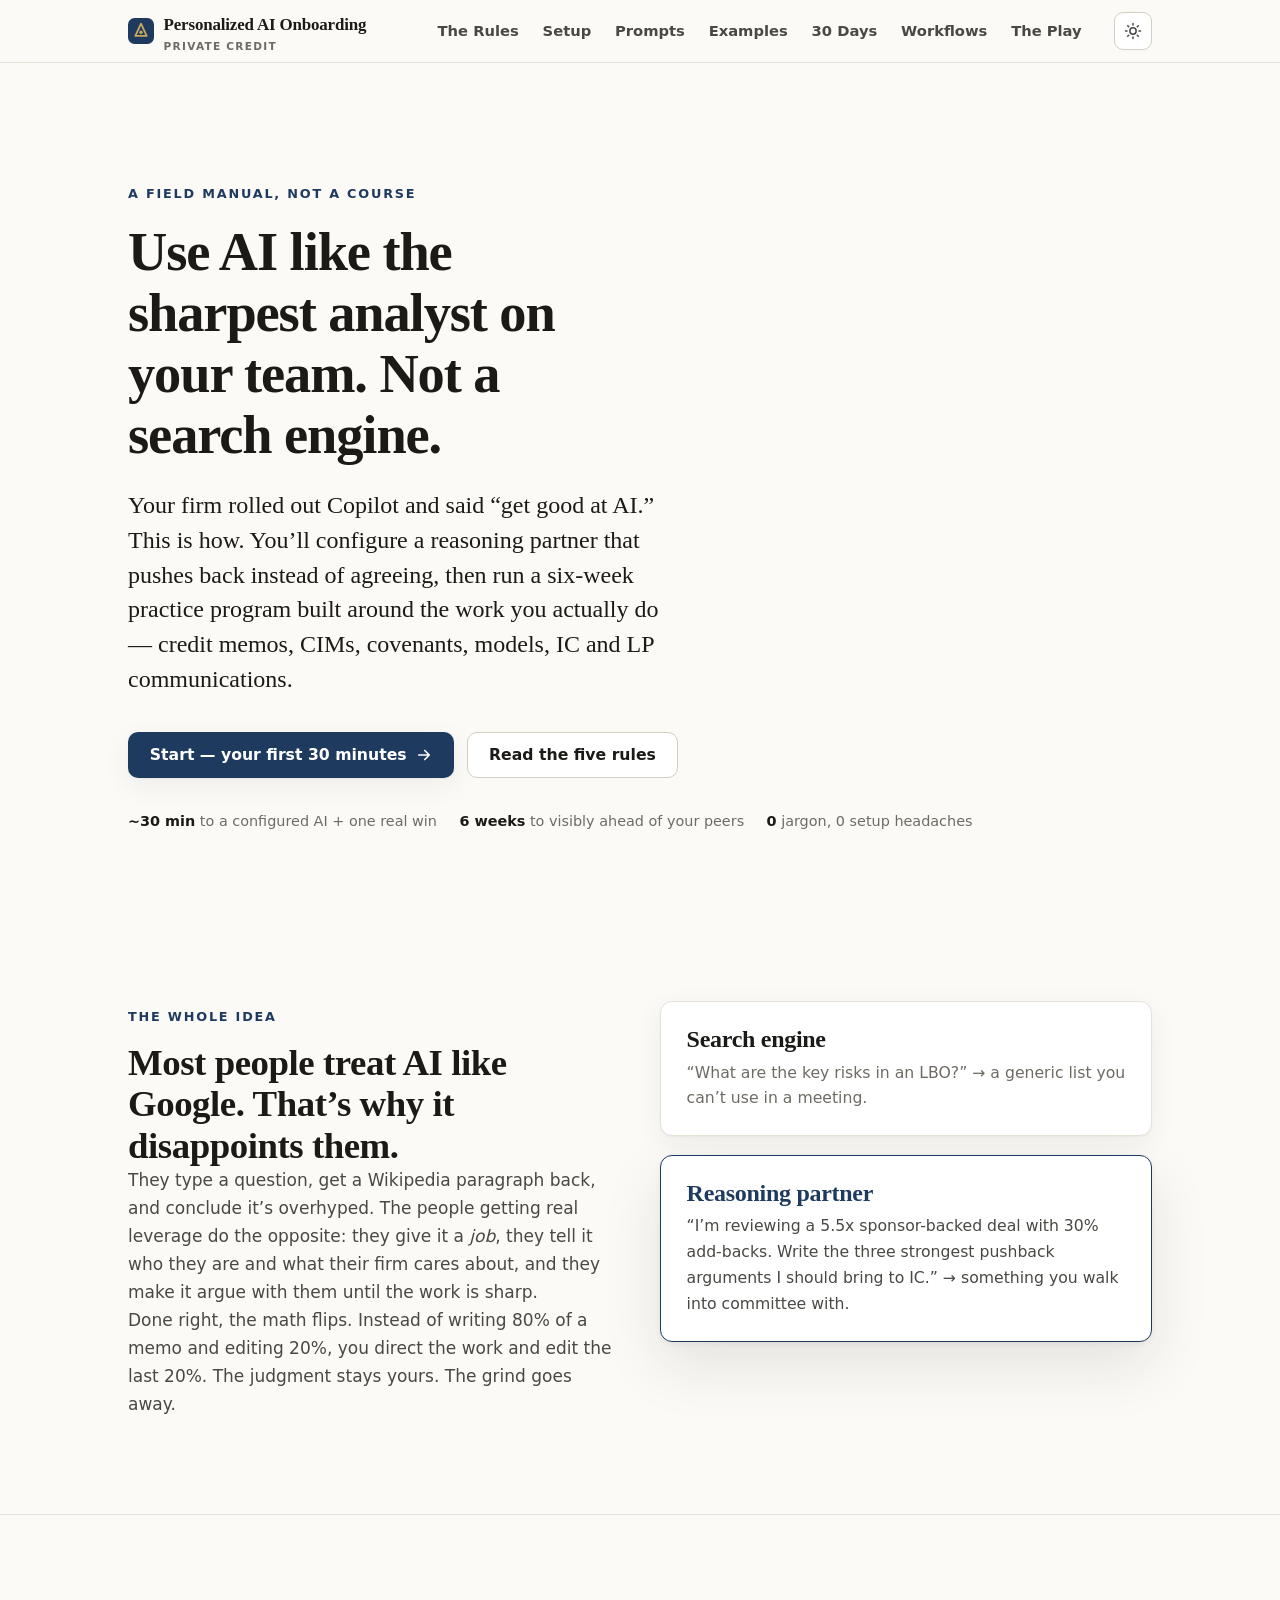
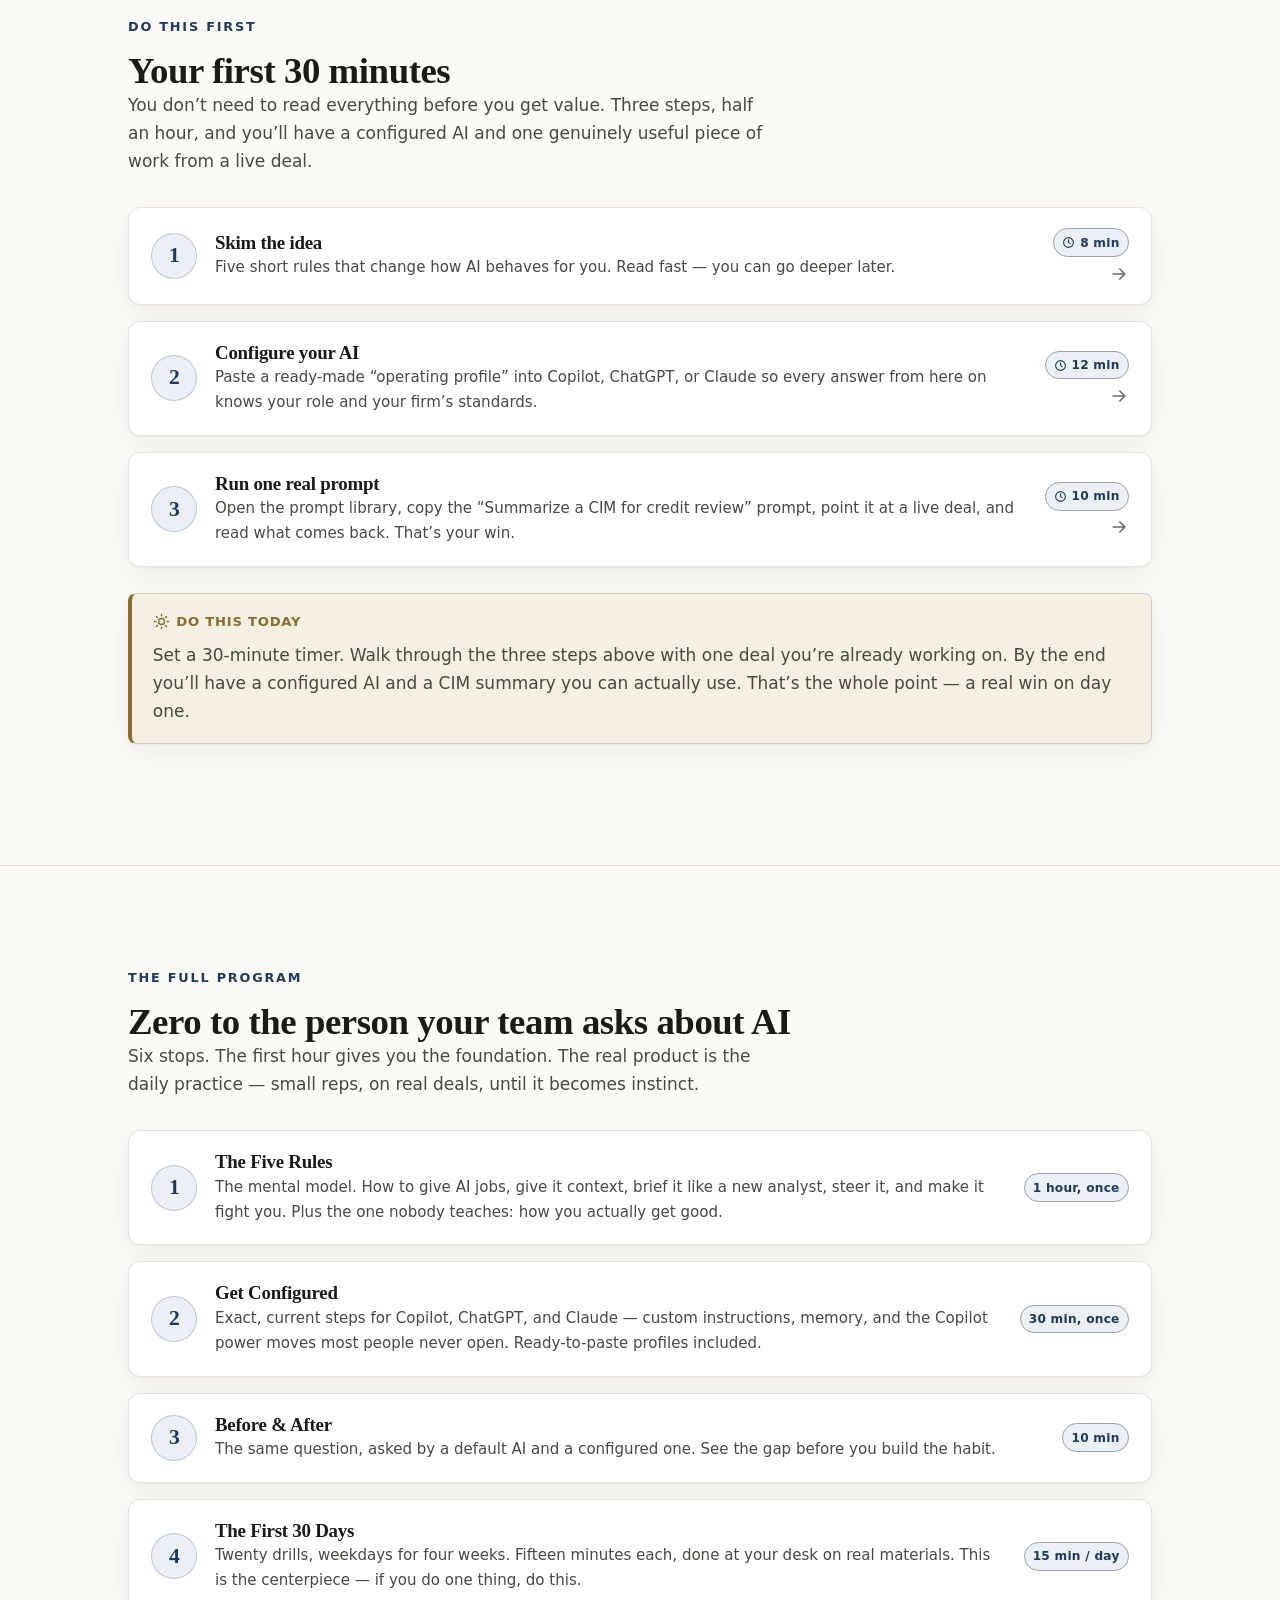
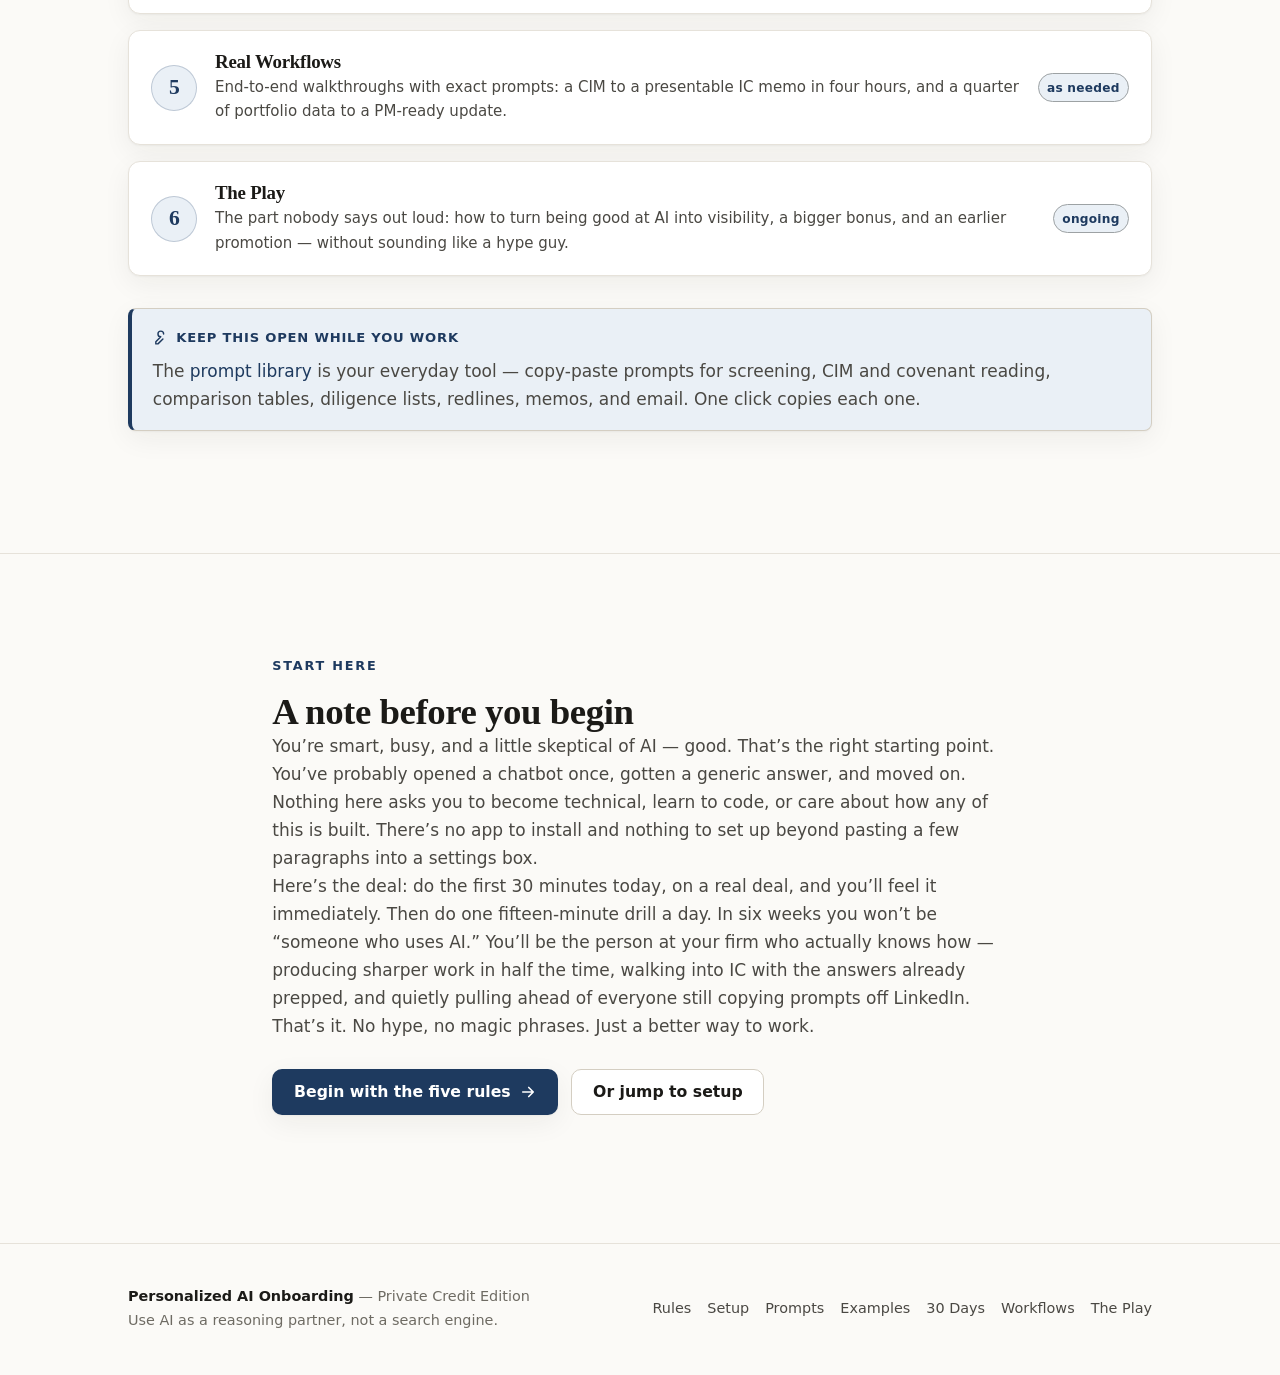
==== commit 4ef6c3f0: "Rename product to Personalized AI Onboarding Replaces 'The AI Operating System' across site chrome (" ====
--- a/docs/index.html
+++ b/docs/index.html
@@ -3,10 +3,10 @@
 <head>
 <meta charset="utf-8">
 <meta name="viewport" content="width=device-width, initial-scale=1">
-<title>The AI Operating System — Private Credit Edition</title>
+<title>Personalized AI Onboarding — Private Credit Edition</title>
 <meta name="description" content="A field manual for using AI as a reasoning partner in private credit. Get configured in 30 minutes, then run a six-week practice program built around real deal work — credit memos, CIMs, covenants, IC and LP communications.">
 <meta name="color-scheme" content="light dark">
-<meta property="og:title" content="The AI Operating System — Private Credit Edition">
+<meta property="og:title" content="Personalized AI Onboarding — Private Credit Edition">
 <meta property="og:description" content="Use AI like the sharpest analyst on your team, not a search engine. Configure your tools, run the 30-day program, ship real work faster.">
 <meta property="og:type" content="website">
 <link rel="icon" href="data:image/svg+xml,%3Csvg%20xmlns='http://www.w3.org/2000/svg'%20viewBox='0%200%2032%2032'%3E%3Crect%20width='32'%20height='32'%20rx='8'%20fill='%231E3A5F'/%3E%3Cpath%20d='M16%207%2023%2022%209%2022Z'%20fill='none'%20stroke='%23CBA85C'%20stroke-width='2.2'%20stroke-linejoin='round'/%3E%3Ccircle%20cx='16'%20cy='17.6'%20r='2.1'%20fill='%23CBA85C'/%3E%3C/svg%3E">
@@ -20,7 +20,7 @@
   <div class="shell nav-inner">
     <a class="brand" href="index.html">
       <svg class="mark" viewBox="0 0 32 32" aria-hidden="true"><rect width="32" height="32" rx="8" fill="#1E3A5F"/><path d="M16 7 23 22 9 22Z" fill="none" stroke="#CBA85C" stroke-width="2.2" stroke-linejoin="round"/><circle cx="16" cy="17.6" r="2.1" fill="#CBA85C"/></svg>
-      <span>AI Operating System<small>Private Credit</small></span>
+      <span>Personalized AI Onboarding<small>Private Credit</small></span>
     </a>
     <nav class="nav-links" id="nav-links" aria-label="Primary">
       <a href="rules.html">The Rules</a>
@@ -214,7 +214,7 @@
 <footer class="footer">
   <div class="shell footer-inner">
     <div>
-      <strong style="color:var(--ink)">The AI Operating System</strong> — Private Credit Edition<br>
+      <strong style="color:var(--ink)">Personalized AI Onboarding</strong> — Private Credit Edition<br>
       <span class="muted">Use AI as a reasoning partner, not a search engine.</span>
     </div>
     <nav class="footer-links" aria-label="Footer">
--- a/docs/assets/app.css
+++ b/docs/assets/app.css
@@ -1,5 +1,5 @@
 /* =========================================================================
-   The AI Operating System — Private Credit Edition
+   Personalized AI Onboarding — Private Credit Edition
    Design system. One stylesheet, no dependencies, fully offline-safe.
    Editorial finance aesthetic: serif display, hairline rules, real whitespace.
    ========================================================================= */
